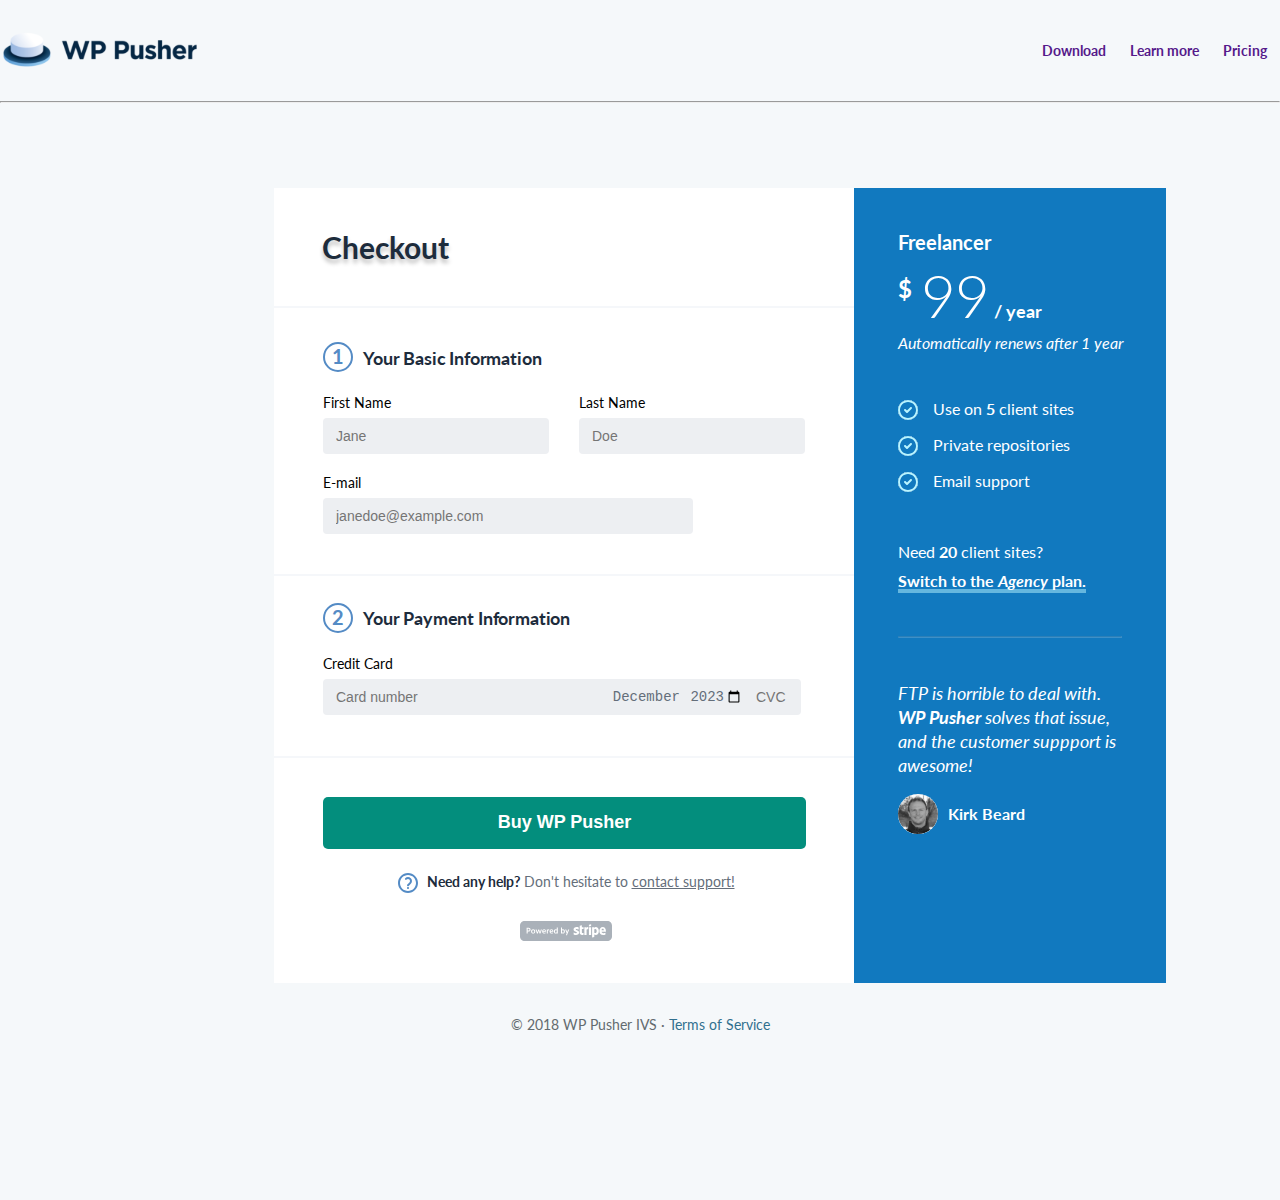
==== wp-pusher-Checkout/index.html @ 6866036b "Add files via upload" ====
<!DOCTYPE html>
<html lang="en">
<head>
	<meta charset="UTF-8">
	<meta name="viewport" content="width=device-width, initial-scale=1.0">
	<title>Checkout Page</title>
	<link rel="stylesheet" type="text/css" href="./styles.css">
	<link rel="preconnect" href="https://fonts.googleapis.com">
	<link rel="preconnect" href="https://fonts.gstatic.com" crossorigin>
	<link href="https://fonts.googleapis.com/css2?family=Lato&display=swap" rel="stylesheet">
</head>

<body>
	<nav class="nav-bar">
		<header class="logo">
			<img src="./Assets/wppusher-logo-copy.svg" alt="WP Pusher logo">
		</header>
		<ul>
			<li><a href="">Download</a></li>
			<li><a href="">Learn more</a></li>
			<li><a href="">Pricing</a></li>
			<li><a href="">Help</a></li>
			<li><a href="">Account</a></li>
		</ul>
		<select class="small-viewport-nav-menu">
			<option value="" id="menu-icon"><a href="#">Menu</a></option>
			<option value="download"><a href="">Download</a></option>
			<option value="learn-more"><a href="">Learn more</a></option>
			<option value="pricing"><a href="">Pricing</a></option>
			<option value="help"><a href="">Help</a></option>
			<option value="account"><a href="">Account</a></option>
		</select>
	</nav>

	<hr class="header-hr">
	
	<main>
		<section class="checkout-info">
			<header>
				<h1>Checkout</h1>
			</header>

			<hr class="form-hr">

			<form action="" method="post">

				<fieldset class="basic-info">
					<div class="legend-flex">
						<div class="small-circle">1</div>
						<legend>Your Basic Information</legend>
					</div>

					<div class="name-flex">
						<label for="first-name"><span>First Name</span>
							<input id="first-name" type="text" name="firstname" placeholder="Jane" required class="name">
						</label>
				
						<label for="last-name"><span>Last Name</span>
							<input id="last-name" type="text" name="lastname" placeholder="Doe" required class="name">
						</label>
					</div>

					<div class="email-add">
						<label for="email-address"><span>E-mail</span>
							<input id="email-address" type="email" name="email" inputmode="email" placeholder="janedoe@example.com" required>
						</label>
					</div>
				</fieldset>

				<hr class="form-hr">

				<fieldset class="payment-info">
					<div class="legend-flex">
						<div class="small-circle">2</div>
						<legend>Your Payment Information</legend>
					</div>
					<div class="credit-card-flex">
						<label for="credit-card-number"><span class="cc1">Credit Card</span>
							<input id="credit-card-number" type="tel" name="credit-card" inputmode="numeric" pattern="[0-9\s]{13,19}" minlength="15" maxlength="19" placeholder="Card number" required>
						</label>

						<div class="cc-flex">
							<label for="card-expiration-date" class="cc"><span class="cc2">MM/YY</span>
								<input id="card-expiration-date" type="month" name="card-mm-yy" min="2023-12" value="2023-12" required>
							</label>

							<label for="card-cvc" class="cc"><span class="cc3">CVC</span>
								<input id="card-cvc" type="tel" name="cvc" maxlength="4" inputmode="numeric" pattern="[0-9\s]{3}" placeholder="CVC" required>
							</label>
						</div>
					</div>
				</fieldset>

				<hr class="form-hr">

				<button id="submit-button" type="submit">Buy WP Pusher</button>
			</form>

			<div class="checkout-footer">
				<div class="smaller-circle">
					<img src="./Assets/Mask.svg" alt="a question mark symbol">
				</div>
				<p><strong id="checkout-footer-strong">Need any help?</strong> Don't hesitate to <a href="">contact support!</a></p>
			</div>
			<div id="checkout-footer-logo">
					<img src="./Assets/powered-by-stripe.svg" alt="Powered by Stripe logo">
			</div>
		</section>

		<section class="freelancer">
			<header class="pricing">
				<h1>Freelancer</h1>
				<div class="pricing-h2-grid">
					<h2>$</h2>
					<div>
						<span id="tall-text">99</span>
						<span>/ year</span>
					</div>
				</div>
				
				<p>Automatically renews after 1 year</p>
			</header>

			<article class="package-summary">
				<ul>
					<li><img src="./Assets/Combined-Shape.svg"> Use on <strong>5</strong> client sites</li>
					<li><img src="./Assets/Combined-Shape.svg"> Private repositories</li>
					<li><img src="./Assets/Combined-Shape.svg"> Email support</li>
				</ul>
				<p>Need <strong>20</strong> client sites?</p>
				<p><a href=""><strong>Switch to the <em>Agency</em> plan.</strong></a></p>
				<hr>
				<div class="customer-review">
					<blockquote><em>FTP is horrible to deal with. <strong>WP Pusher</strong> solves that issue, and the customer suppport is awesome!</em></blockquote>
					<figure>
						<img src="./Assets/Bitmap.svg" alt="a picture of a customer">
						<figcaption>Kirk Beard</figcaption>
					</figure>
				</div>
			</article>
		</section>
	</main>

	<footer>
		<div class="checkout-footer">
			<p><img src="./Assets/Mask.svg" alt="a question mark symbol" class="smaller-circle">
				<strong id="checkout-footer-strong"> Need any help?</strong> Don't hesitate to <a href="">contact support!</a>
			</p>
		</div>
		<div id="checkout-footer-logo">
			<img src="./Assets/powered-by-stripe.svg" alt="Powered by Stripe logo">
		</div>
		<p>&copy;  2018 WP Pusher IVS &middot; <a href="">Terms of Service</a></p>
	</footer>

	
</body>
</html>
---- wp-pusher-Checkout/styles.css ----
:root {
	--mainText-color: rgb(29, 44, 60);
	--inputText-color: rgb(100, 110, 122);
	--inputBackground-color: rgba(237, 239, 242);
	--freelancerText-color: rgb(255, 255, 255);
	--mainBackground-color: rgb(245, 248, 250);
	--freelancerBackground-color: rgb(17, 121, 191);
	--circle-color: rgb(84, 139, 197);
	--formHR-color: rgb(245, 247, 250);
	--buttonBackground-color: rgb(3, 142, 125);
}

@media (prefers-reduced-motion: no-preference) {
	* {
		scroll-behavior: smooth;
	}
}

*, *::before, ::after {
	padding: 0;
	margin: 0;
	box-sizing: border-box;
}

html {
	font-size: 62.5%;
}

body {
	font-family: 'Lato', sans-serif;
	font-size: 1.4rem;
	max-width: 144rem;
	height: 117rem;
	margin: auto;
	background-color: var(--mainBackground-color);
}


/* NAVIGATION BAR */

nav {
	display: flex;
	background-color: var(mainBackground-color);
	margin-block: 3rem;
	margin-inline: 0;
	justify-content: space-between;
}

.logo {
	background-color: var(mainBackground-color);
	margin-block-start: 0;
	margin-inline-start: 0;
	max-width: 20rem;
	height: 3.9rem;
}

 nav ul {
 	display: inline-flex;
 	list-style: none;
 	margin-inline-start: 83rem;
 }

nav li {
	flex-grow: 1;
	flex-shrink: 0;
	margin: 0.2rem;
	padding: 1rem;
	text-align: center;
	font-weight: 700;
	color: var(--mainText-color);

	&:hover {
		border: 2px solid var(--inputText-color);
		border-radius: 0.6rem;
	}
}

nav a {
	text-decoration: none;
}

nav .small-viewport-nav-menu {
	display: none;
	font-weight: 700;
}

.header-hr {
	max-width: 100%;
	height: 0.2rem;
	color:rgba(224, 230, 234, 0.25);
}


/* MAIN CONTENT */

main {
	border-radius: 0.6rem;
	box-shadow: box-shadow: 0px 5px 15px 0px rgba(0, 0, 0, 0.05), 0px 15px 35px 0px rgba(43, 64, 78, 0.10);
	background: rgb(255, 255, 255);
	max-width: 89.2rem;
	height: 79.5rem;
	margin-block-start: 8.5rem;
	margin-inline: 27.4rem;
	display: grid;
	grid-template-columns: repeat(2, 2fr 1fr);
	grid-template-areas: "checkout-info freelancer";
}

.checkout-info {
	grid-area: checkout-info;
	background-color: rgb(255, 255, 255);
}

.checkout-info h1 {
	font-size: 3rem;
	color: var(--mainText-color);
	margin-inline-start: 4.8rem;
	margin-block-start: 4.1rem;
	margin-block-end: 4.1rem;
	text-shadow: 0 0.4rem 0.4rem rgba(0, 0, 0, 0.25);
}

fieldset {
	border: none;
}

hr.form-hr {
	color: var(--formHR-color);
	border: 1px solid var(--formHR-color);
	height: 0.2rem;
	width: 58rem;
}

hr.form-hr:last-of-type {
	margin-block-end: 3.9rem;
}

form {
	display: flex;
	flex-direction: column;
	background-color: rgb(255, 255, 255);
/*	margin-inline-start: 4.9rem;*/
}

.legend-flex {
	display: inline-flex;
	margin-inline-start: 4.9rem;
	margin-block-end: 1.5rem;
}

.small-circle {
	width: 3rem;
	height: 3rem;
	color: var(--circle-color);
	border: 0.275rem solid var(--circle-color);
	border-radius: 50%;
	text-align: center;
	font-size: 2rem;
	font-weight: 700;
	letter-spacing: -0.142px;
	stroke-width: 0.2rem;
	margin-inline-end: 1rem;
	margin-block-start: -0.475rem;
}

legend {
	font-size: 1.8rem;
	font-weight: 700;
	color: var(--mainText-color);
	letter-spacing: -0.16px;
}

.name-flex {
	display: inline-flex;
	margin-inline-start: 4.9rem;
	justify-content: space-between;
	column-gap: 3rem;
}

main span {
	display: block;
	margin-block: 0.7rem;
}

input {
	height: 3.6rem;
	font-size: 1.4rem;
	color: var(--inputText-color);
	background-color: var(--inputBackground-color);
	border-radius: 0.4rem;
	border: transparent;
	padding-inline-start: 1.3rem;
}

#first-name, #last-name {
	width: 22.6rem;
}

.email-add {
	margin-inline-start: 4.9rem;
	margin-block-start: 2rem;
	margin-block-end: 4rem;
}

.email-add input {
	width: 37rem;
	border: transparent;
}

.payment-info {
	margin-block-start: 3.1rem;
}

.credit-card-flex {
	display: inline-flex;
	margin-inline-start: 4.9rem;
	margin-block-end: 4.1rem;
}

.cc-flex {
	display: inline-flex;
}

#credit-card-number {
	width: 27rem;
	border-radius: 0;
	border-end-start-radius: 0.4rem;
	border-start-start-radius: 0.4rem;
}

#card-expiration-date {
	width: 15rem;
	border-radius: 0;
	text-align: right;
}

#card-cvc {
	width: 5.75rem;
	text-align: left;
	border-radius: 0;
	border-start-end-radius: 0.4rem;
	border-end-end-radius: 0.4rem;
}

.cc2, .cc3 {
	visibility: hidden;
}

button {
	max-width: 48.3rem;
	height: 5.2rem;
	margin-inline-start: 4.9rem;
	background-color: var(--buttonBackground-color);
	border: var(--buttonBackground-color);
	border-radius: 0.5rem;
	font-size: 1.8rem;
	font-weight: 700;
	text-align: ;
	color: var(--freelancerText-color);
}

.checkout-footer {
	margin-inline-start: 12.4rem;
	margin-block-start: 2.4rem;
	display: inline-flex;
}

.smaller-circle {
	margin-inline-end: 0.85rem;
	width: 2rem;
	height: 2rem;
	border-radius: 50%;
}

.checkout-footer p, .checkout-footer a {
	color: var(--inputText-color);
}

#checkout-footer-strong {
	color: var(--mainText-color);
}

#checkout-footer-logo {
	background-position: center;
	margin-inline-start: 24.6rem;
	margin-block-start: 2.5rem;
}

footer .checkout-footer, 
footer #checkout-footer-logo {
	display: none;
}


/* MAIN CONTENT - FREELANCER SECTION */

.freelancer {
	grid-area: freelancer;
	width: 31.2rem;
	background-color: var(--freelancerBackground-color);
	padding-inline-start: 4.4rem;
	padding-block-start: 4.2rem;
	font-size: 1.6rem;
}

.pricing h1 {
	font-size: 2rem;
	font-weight: 700;
	padding-inline-end: 0.6rem;
	color: var(--freelancerText-color);
}

.pricing-h2-grid {
	display: inline-grid;
	width: 14rem;
	margin-block-start: 0.5rem;
	grid-template-areas: "h2 tall-text span";
	grid-template-columns: repeat(3, 1fr 2fr 2fr);
}

.pricing-h2-grid div {
	width: 12.5rem;
}

.pricing h2 {
	grid-area: h2;
	font-size: 2.4rem;
	font-weight: 700;
	align-self: start;
	color: var(--freelancerText-color);
	margin-inline-end: 0.85rem;
	margin-block-start: 1.5rem;
	letter-spacing: -0.015px;
}

.pricing #tall-text {
	grid-area: tall-text;
	font-size: 6rem;
	font-weight: 300;
	align-self: center;
	letter-spacing: -0.015px;;
	color: var(--freelancerText-color); 
}

.pricing span {
	grid-area: span;
	font-size: 1.8rem;
	display: inline;
	font-weight: 700;
	align-self: end;
	letter-spacing: -0.015px;;
	color: var(--freelancerText-color); 
}

.pricing p {
	width: 22.7rem;
	font-size: 1.6rem;
	font-style: italic;
	line-height: 2.4rem;
	color: var(--freelancerText-color);
}

.package-summary ul {
	margin-block-end: 3.8rem;
	list-style: none;
	margin-block-start: 3.6rem;
	font-size: 1.6rem;
	line-height: 2.4rem;
	color: var(--freelancerText-color);
}

.package-summary ul img {
	width: 2rem;
	height: 2rem;
	border-radius: 50%;
	margin-inline-end: 1.1rem;
	margin-block-end: -0.5rem;
}

.package-summary li {
	padding-block: 0.6rem;
}

.package-summary p, .package-summary a {
	padding-block: 0.5rem;
	font-size: 1.6rem;
	color: var(--freelancerText-color);
}

.package-summary a {
/*	text-decoration: underline rgba(185, 245, 255, 0.5036) 0.4rem;*/
	text-decoration-skip-ink: none;
	text-decoration-color: rgba(185, 245, 255, 0.5036);
	text-decoration-line: underline;
	text-decoration-thickness: 0.4rem;
}

.package-summary hr {
	height: 0.2rem;
	width: 22.4rem;
	color: var(--freelancerText-color);
	opacity: 0.2005;
	margin-block-start: 4.1rem;
}

.customer-review {
	margin-block-start: 4.3rem;
}

blockquote {
	width: 22.9rem;
	font-size: 1.8rem;
	color: var(--freelancerText-color);
	line-height: 2.4rem;
	letter-spacing: -0.009px;
}

figure {
	display: flex;
	margin-block-start: 1.7rem;
}

figure img {
	width: 4rem;
	height: 4rem;
	border-radius: 50%;
}

figcaption {
	font-size: 1.6rem;
	font-weight: 700;
	letter-spacing: -0.009px;
	margin-inline-start: 1rem;
	padding-block: 1rem;
	color: var(--freelancerText-color);
}


/* MAIN FOOTER */

footer {
	margin-block-start: 3.3rem;
	text-align: center;
	color: rgb(99, 107, 111);
}

footer a {
	color: rgb(49, 112, 143);
	text-decoration: none;
}


/* MOBILE RESPONSIVENESS ATTEMPT -- Will continue later */

/*@media only screen and (max-width: 550px) {
	body {
		width: 100dvw;
		height: 100dvh;
	}
	main {
		width: 100%;
		display: flex;
		flex-direction: column;
		margin: auto;
		height: 100%;
	}
	nav {
		width: 100%;
		margin: auto;
	}

	nav ul, main .checkout-footer, main #checkout-footer-logo {
		display: none;
	}
	nav .small-viewport-nav-menu,
	footer .checkout-footer,
	footer #checkout-footer-logo {
		display: unset;
	}
	form {
		height: 100%;
		width: 100%;
		margin: auto;
	}
	form, 
	.legend-flex, 
	.name-flex, 
	.credit-card-flex {
		display: block;
	}
	label {
		margin-block-end: 2rem;
	}
	input, .email-add input {
		max-width: 100%;
	}
	button {
		width: 100%;
	}
	.cc2, .cc3 {
		visibility: visible;
	}
	.freelancer {
		width: 100%;
		height: 100%;
		display: block;
		margin: auto;
	}
}

*/
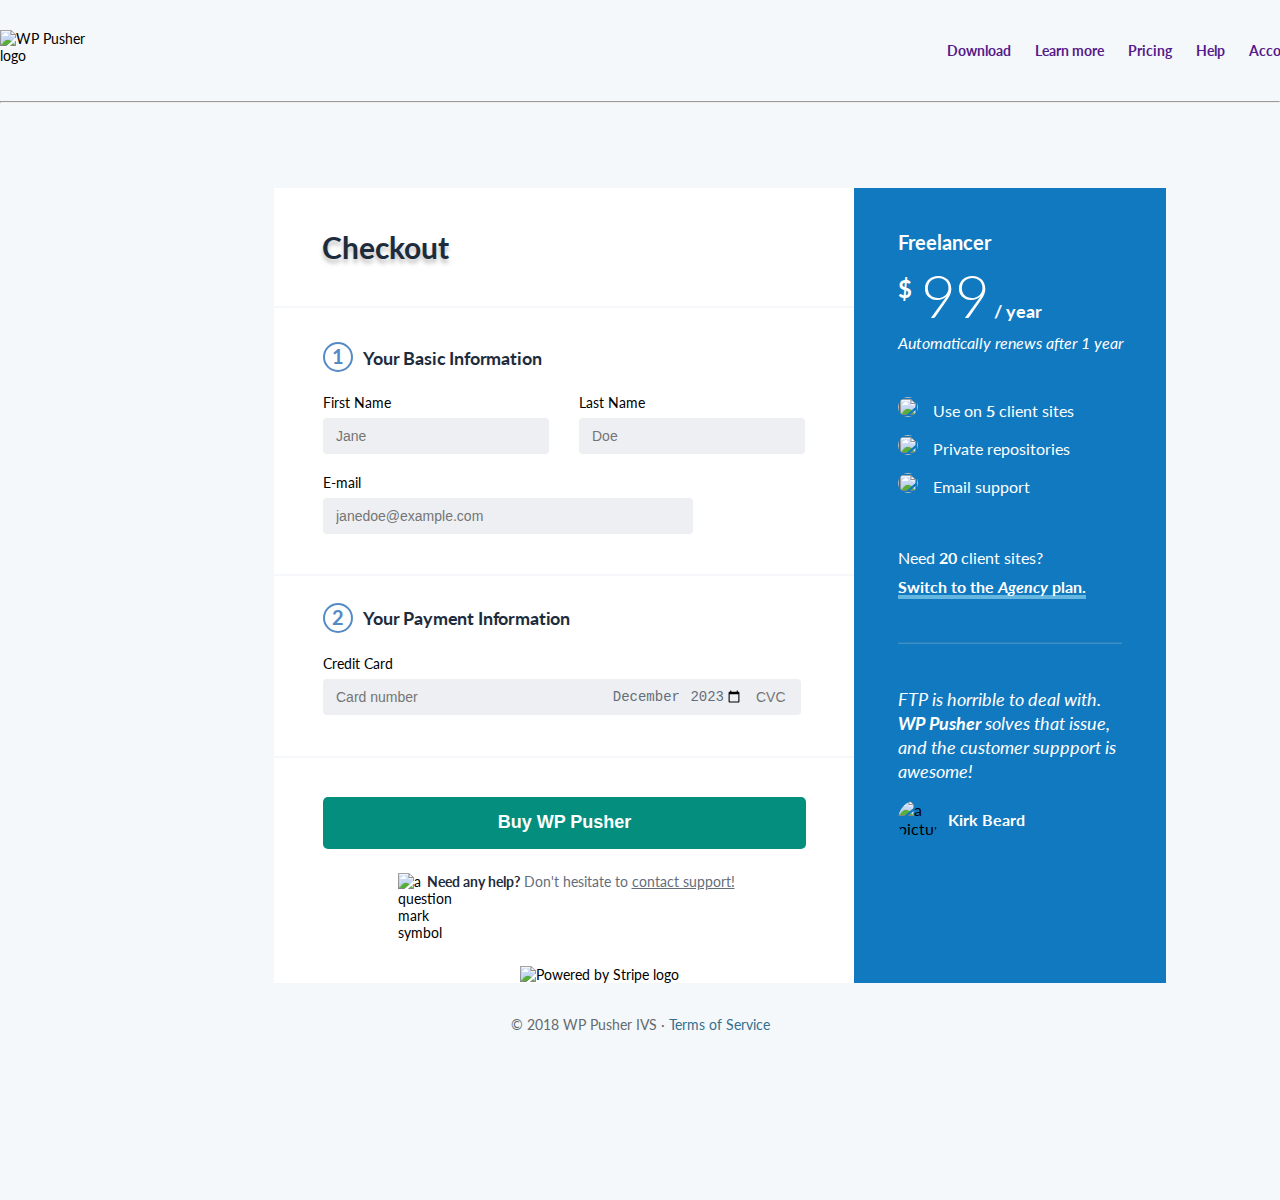
==== commit 0cd70e5f: "Updated index.html" ====
--- a/wp-pusher-Checkout/index.html
+++ b/wp-pusher-Checkout/index.html
@@ -13,7 +13,7 @@
 <body>
 	<nav class="nav-bar">
 		<header class="logo">
-			<img src="./Assets/wppusher-logo-copy.svg" alt="WP Pusher logo">
+			<img src="./wppusher-logo-copy.svg" alt="WP Pusher logo">
 		</header>
 		<ul>
 			<li><a href="">Download</a></li>
@@ -98,12 +98,12 @@
 
 			<div class="checkout-footer">
 				<div class="smaller-circle">
-					<img src="./Assets/Mask.svg" alt="a question mark symbol">
+					<img src="./Mask.svg" alt="a question mark symbol">
 				</div>
 				<p><strong id="checkout-footer-strong">Need any help?</strong> Don't hesitate to <a href="">contact support!</a></p>
 			</div>
 			<div id="checkout-footer-logo">
-					<img src="./Assets/powered-by-stripe.svg" alt="Powered by Stripe logo">
+					<img src="./powered-by-stripe.svg" alt="Powered by Stripe logo">
 			</div>
 		</section>
 
@@ -123,9 +123,9 @@
 
 			<article class="package-summary">
 				<ul>
-					<li><img src="./Assets/Combined-Shape.svg"> Use on <strong>5</strong> client sites</li>
-					<li><img src="./Assets/Combined-Shape.svg"> Private repositories</li>
-					<li><img src="./Assets/Combined-Shape.svg"> Email support</li>
+					<li><img src="./Combined-Shape.svg"> Use on <strong>5</strong> client sites</li>
+					<li><img src="./Combined-Shape.svg"> Private repositories</li>
+					<li><img src="./Combined-Shape.svg"> Email support</li>
 				</ul>
 				<p>Need <strong>20</strong> client sites?</p>
 				<p><a href=""><strong>Switch to the <em>Agency</em> plan.</strong></a></p>
@@ -133,7 +133,7 @@
 				<div class="customer-review">
 					<blockquote><em>FTP is horrible to deal with. <strong>WP Pusher</strong> solves that issue, and the customer suppport is awesome!</em></blockquote>
 					<figure>
-						<img src="./Assets/Bitmap.svg" alt="a picture of a customer">
+						<img src="./Bitmap.svg" alt="a picture of a customer">
 						<figcaption>Kirk Beard</figcaption>
 					</figure>
 				</div>
@@ -143,16 +143,16 @@
 
 	<footer>
 		<div class="checkout-footer">
-			<p><img src="./Assets/Mask.svg" alt="a question mark symbol" class="smaller-circle">
+			<p><img src="./Mask.svg" alt="a question mark symbol" class="smaller-circle">
 				<strong id="checkout-footer-strong"> Need any help?</strong> Don't hesitate to <a href="">contact support!</a>
 			</p>
 		</div>
 		<div id="checkout-footer-logo">
-			<img src="./Assets/powered-by-stripe.svg" alt="Powered by Stripe logo">
+			<img src="./powered-by-stripe.svg" alt="Powered by Stripe logo">
 		</div>
 		<p>&copy;  2018 WP Pusher IVS &middot; <a href="">Terms of Service</a></p>
 	</footer>
 
 	
 </body>
-</html>+</html>
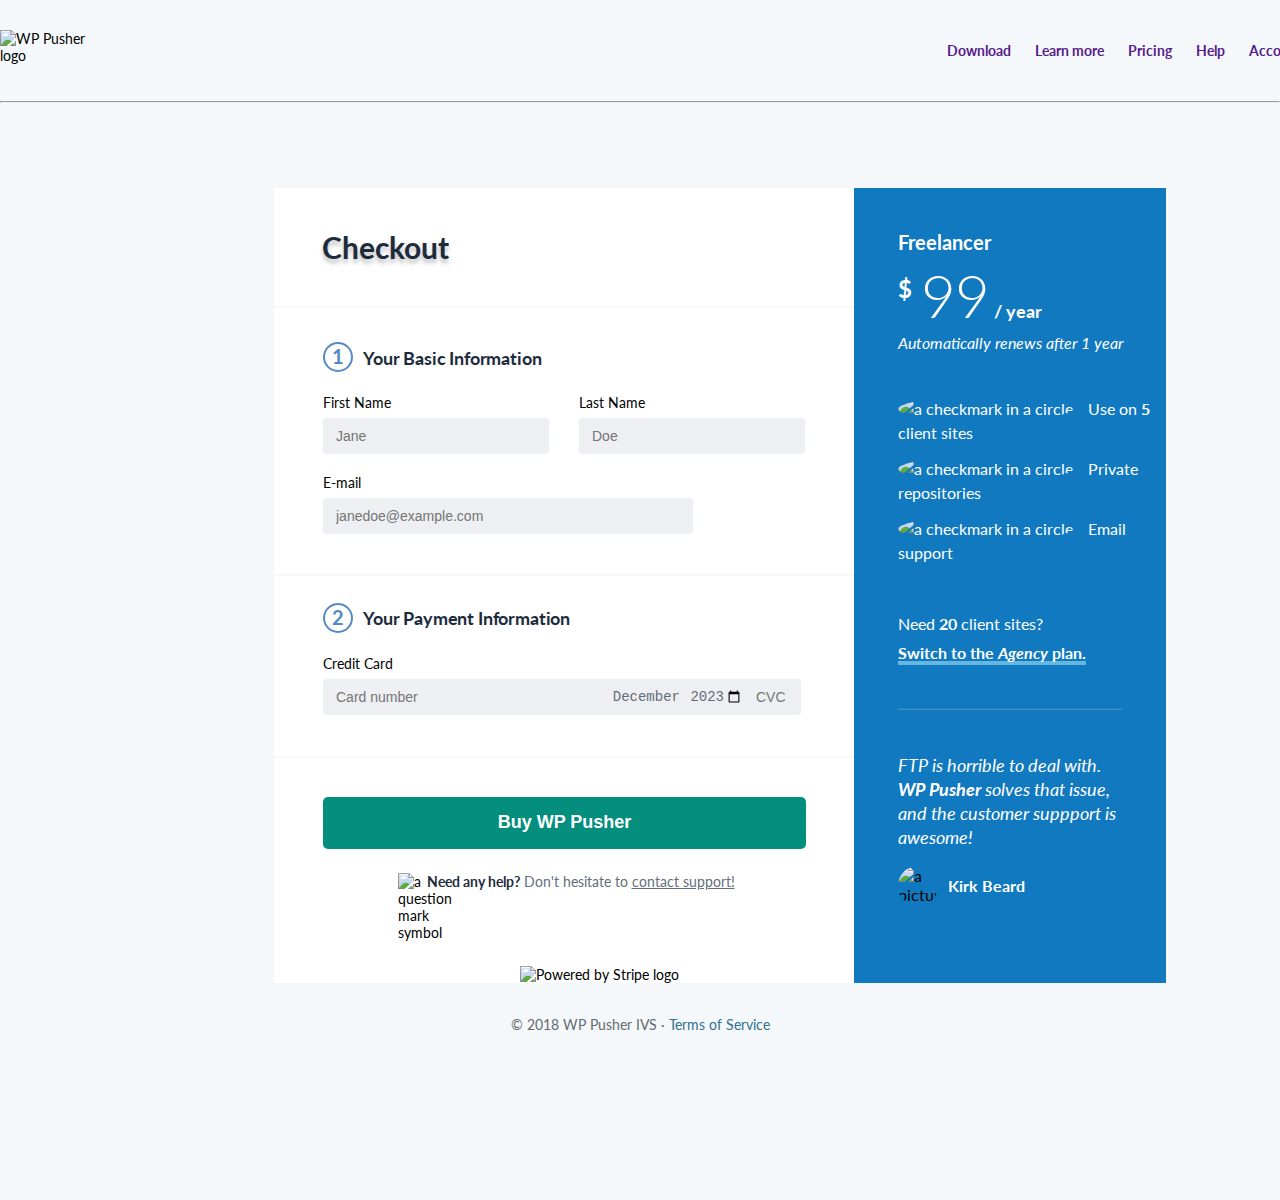
==== commit dac64db2: "Updated index.html" ====
--- a/wp-pusher-Checkout/index.html
+++ b/wp-pusher-Checkout/index.html
@@ -3,6 +3,7 @@
 <head>
 	<meta charset="UTF-8">
 	<meta name="viewport" content="width=device-width, initial-scale=1.0">
+	<meta name="description" content="a checkout page">
 	<title>Checkout Page</title>
 	<link rel="stylesheet" type="text/css" href="./styles.css">
 	<link rel="preconnect" href="https://fonts.googleapis.com">
@@ -123,9 +124,9 @@
 
 			<article class="package-summary">
 				<ul>
-					<li><img src="./Combined-Shape.svg"> Use on <strong>5</strong> client sites</li>
-					<li><img src="./Combined-Shape.svg"> Private repositories</li>
-					<li><img src="./Combined-Shape.svg"> Email support</li>
+					<li><img src="./Combined-Shape.svg" alt="a checkmark in a circle"> Use on <strong>5</strong> client sites</li>
+					<li><img src="./Combined-Shape.svg" alt="a checkmark in a circle"> Private repositories</li>
+					<li><img src="./Combined-Shape.svg" alt="a checkmark in a circle"> Email support</li>
 				</ul>
 				<p>Need <strong>20</strong> client sites?</p>
 				<p><a href=""><strong>Switch to the <em>Agency</em> plan.</strong></a></p>
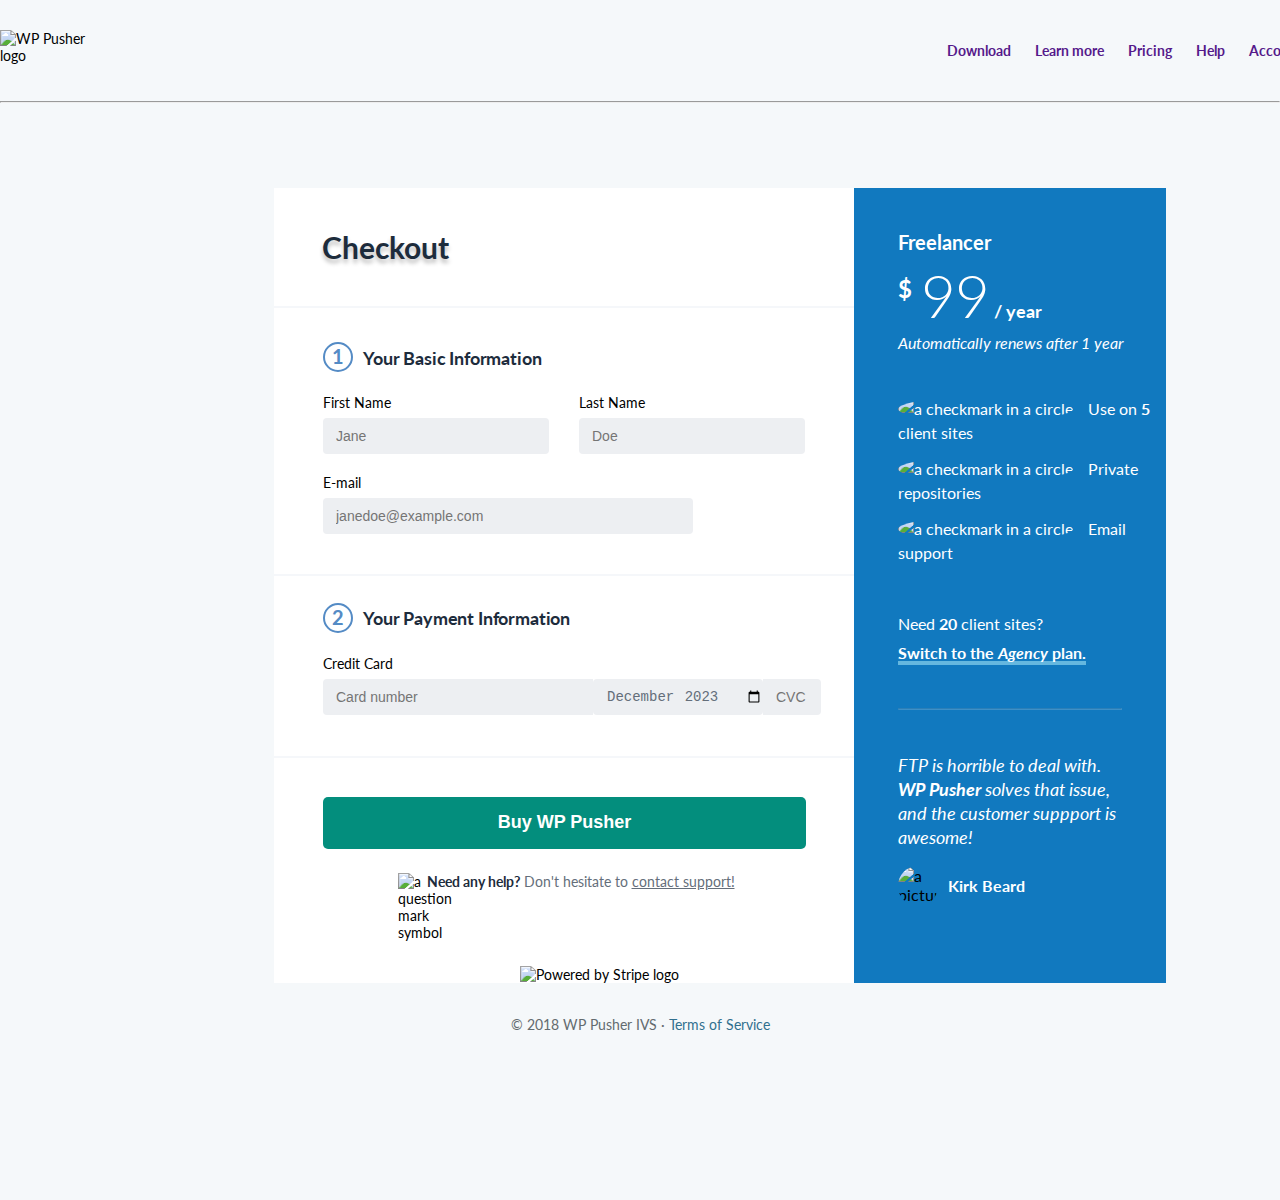
==== commit 1d839216: "Updated index.html" ====
--- a/wp-pusher-Checkout/index.html
+++ b/wp-pusher-Checkout/index.html
@@ -14,7 +14,7 @@
 <body>
 	<nav class="nav-bar">
 		<header class="logo">
-			<img src="./wppusher-logo-copy.svg" alt="WP Pusher logo">
+			<img src="./wppusher-logo-copy.svg" width="200" height="39" alt="WP Pusher logo">
 		</header>
 		<ul>
 			<li><a href="">Download</a></li>
@@ -99,12 +99,12 @@
 
 			<div class="checkout-footer">
 				<div class="smaller-circle">
-					<img src="./Mask.svg" alt="a question mark symbol">
+					<img src="./Mask.svg" width="20" height="20" alt="a question mark symbol">
 				</div>
 				<p><strong id="checkout-footer-strong">Need any help?</strong> Don't hesitate to <a href="">contact support!</a></p>
 			</div>
 			<div id="checkout-footer-logo">
-					<img src="./powered-by-stripe.svg" alt="Powered by Stripe logo">
+				<img src="./powered-by-stripe.svg" width="92" height="20.101" alt="Powered by Stripe logo">
 			</div>
 		</section>
 
@@ -144,12 +144,12 @@
 
 	<footer>
 		<div class="checkout-footer">
-			<p><img src="./Mask.svg" alt="a question mark symbol" class="smaller-circle">
+			<p><img src="./Mask.svg" width="20" height="20" alt="a question mark symbol" class="smaller-circle">
 				<strong id="checkout-footer-strong"> Need any help?</strong> Don't hesitate to <a href="">contact support!</a>
 			</p>
 		</div>
 		<div id="checkout-footer-logo">
-			<img src="./powered-by-stripe.svg" alt="Powered by Stripe logo">
+			<img src="./powered-by-stripe.svg" width="92" height="20.101" alt="Powered by Stripe logo">
 		</div>
 		<p>&copy;  2018 WP Pusher IVS &middot; <a href="">Terms of Service</a></p>
 	</footer>
--- a/wp-pusher-Checkout/styles.css
+++ b/wp-pusher-Checkout/styles.css
@@ -229,7 +229,7 @@
 	border-start-start-radius: 0.4rem;
 }
 
-#card-expiration-date {
+input #card-expiration-date {
 	width: 15rem;
 	border-radius: 0;
 	text-align: right;
@@ -509,4 +509,4 @@
 	}
 }
 
-*/+*/
